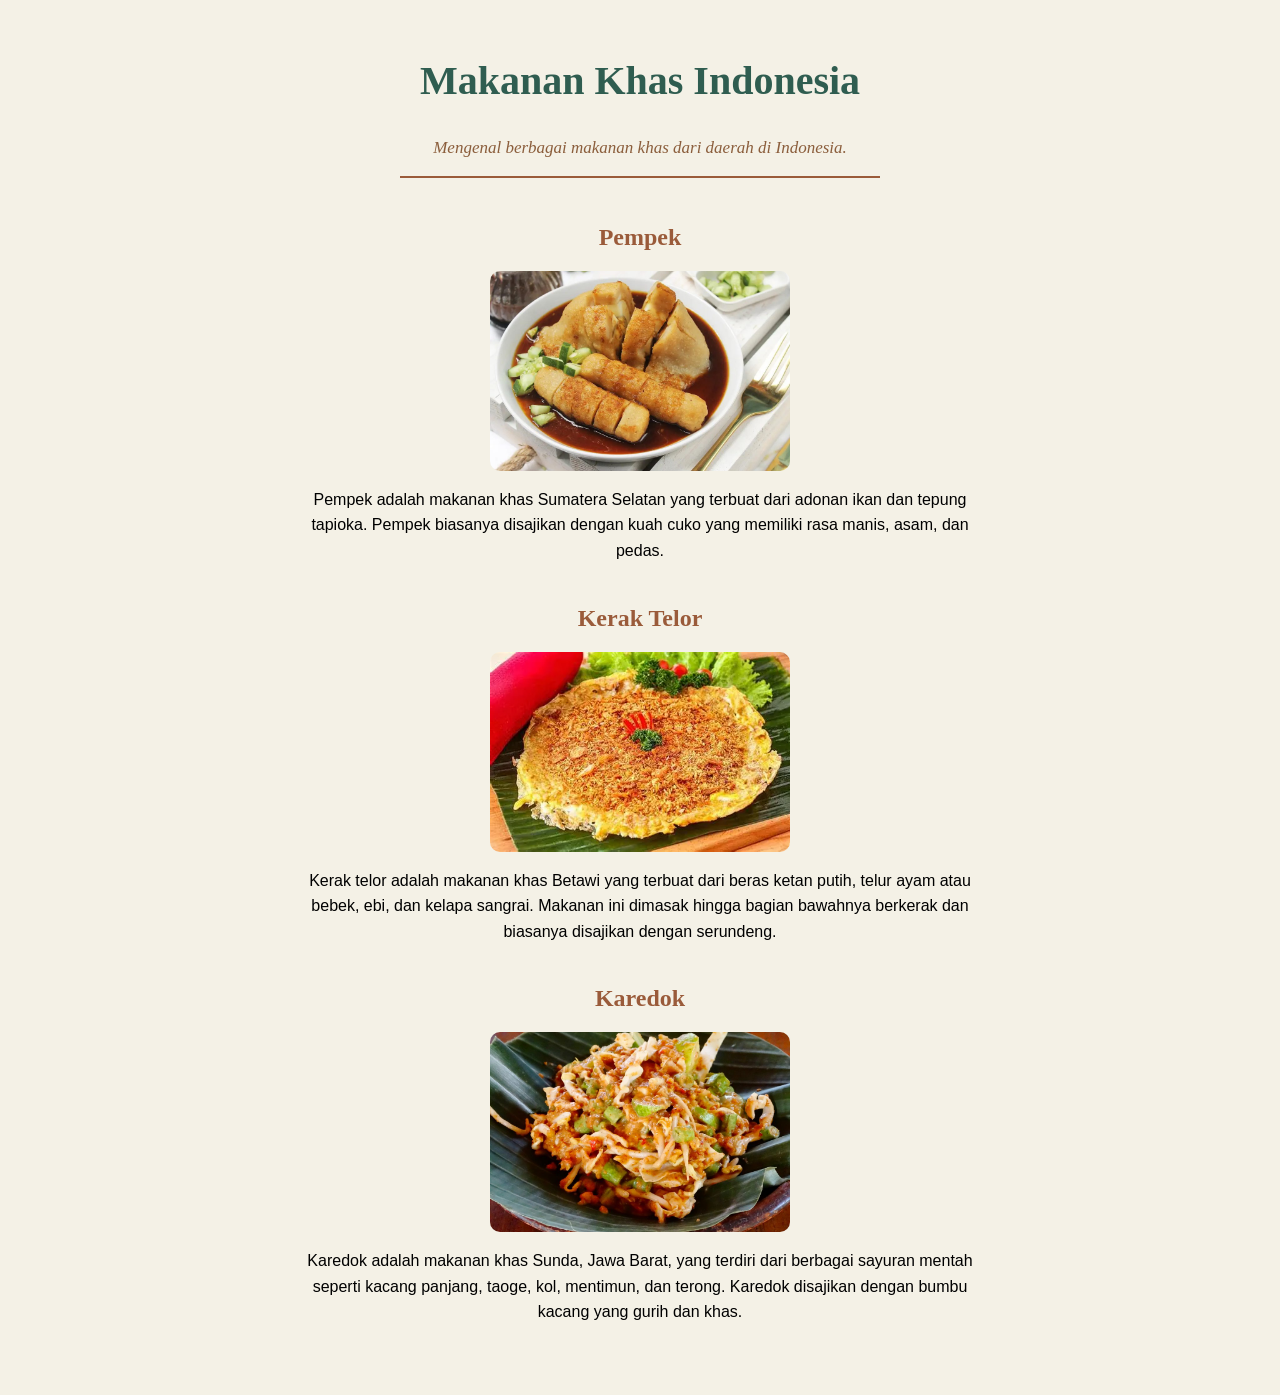
==== index.html @ ec57d9e1 "Membuat halaman makanan khas Indonesia" ====
<!DOCTYPE html>
<html lang="en">
<head>
    <meta charset="UTF-8">
    <meta name="viewport" content="width=device-width, initial-scale=1.0">
    <title>Makanan Khas Indonesia</title>
    <link rel="stylesheet" href="style.css">
</head>
<body>

    <h1>Makanan Khas Indonesia</h1>
    <p class="subtitle">Mengenal berbagai makanan khas dari daerah di Indonesia.</p>

    <h2><a href="https://id.wikipedia.org/wiki/Pempek">Pempek</a></h2>
    <img src="images/Pempek.jpeg" alt="Pempek">
    <p>Pempek adalah makanan khas Sumatera Selatan yang terbuat dari adonan ikan dan tepung tapioka. Pempek biasanya disajikan dengan kuah cuko yang memiliki rasa manis, asam, dan pedas.</p>

    <h2><a href="https://id.wikipedia.org/wiki/Kerak_telor">Kerak Telor</a></h2>
    <img src="images/Kerak-Telor.jpeg" alt="Kerak Telor">
    <p>Kerak telor adalah makanan khas Betawi yang terbuat dari beras ketan putih, telur ayam atau bebek, ebi, dan kelapa sangrai. Makanan ini dimasak hingga bagian bawahnya berkerak dan biasanya disajikan dengan serundeng.</p>

    <h2><a href="https://id.wikipedia.org/wiki/Karedok">Karedok</a></h2>
    <img src="images/Karedok.jpeg" alt="Karedok">
    <p>Karedok adalah makanan khas Sunda, Jawa Barat, yang terdiri dari berbagai sayuran mentah seperti kacang panjang, taoge, kol, mentimun, dan terong. Karedok disajikan dengan bumbu kacang yang gurih dan khas.</p>

</body>
</html>
---- style.css ----
body {
    font-family: Arial, sans-serif;
    background-color: #F4F1E6;
    margin: 0 auto;
    padding: 30px;
}

h1 {
    text-align: center;
    color: #2F5D50;
    font-family:Georgia, 'Times New Roman', Times, serif;
    font-size: 40px;
    margin-bottom: 30px;
}

body > p {
    text-align:center;
    margin-bottom: 40px;
}

h2 {
    text-align: center;
    margin-top: 35px;
}

h2 a {
    color: #9A5B3A;
    font-family:Georgia, serif;
    text-decoration: none;
}

h2 a:hover {
    text-decoration: underline;
}

img {
    display:block;
    width: 300px;
    height: 200px;
    object-fit: cover;
    border-radius: 10px;
    margin: 0 auto;
}

p {
    line-height: 1.6;
    max-width: 700px;
    margin-left: auto;
    margin-right: auto;
}

.subtitle {
    text-align: center;
    font-family: Georgia, serif;
    font-style: italic;
    color: #8B5E3C;
    font-size: 17px;
    margin-top: 5px;
    margin-bottom: 45px;
}

.subtitle::after {
    content: "";
    display: block;
    width: 480px;
    height: 2px;
    background-color: #9A5B3A;
    margin: 15px auto 0;
}
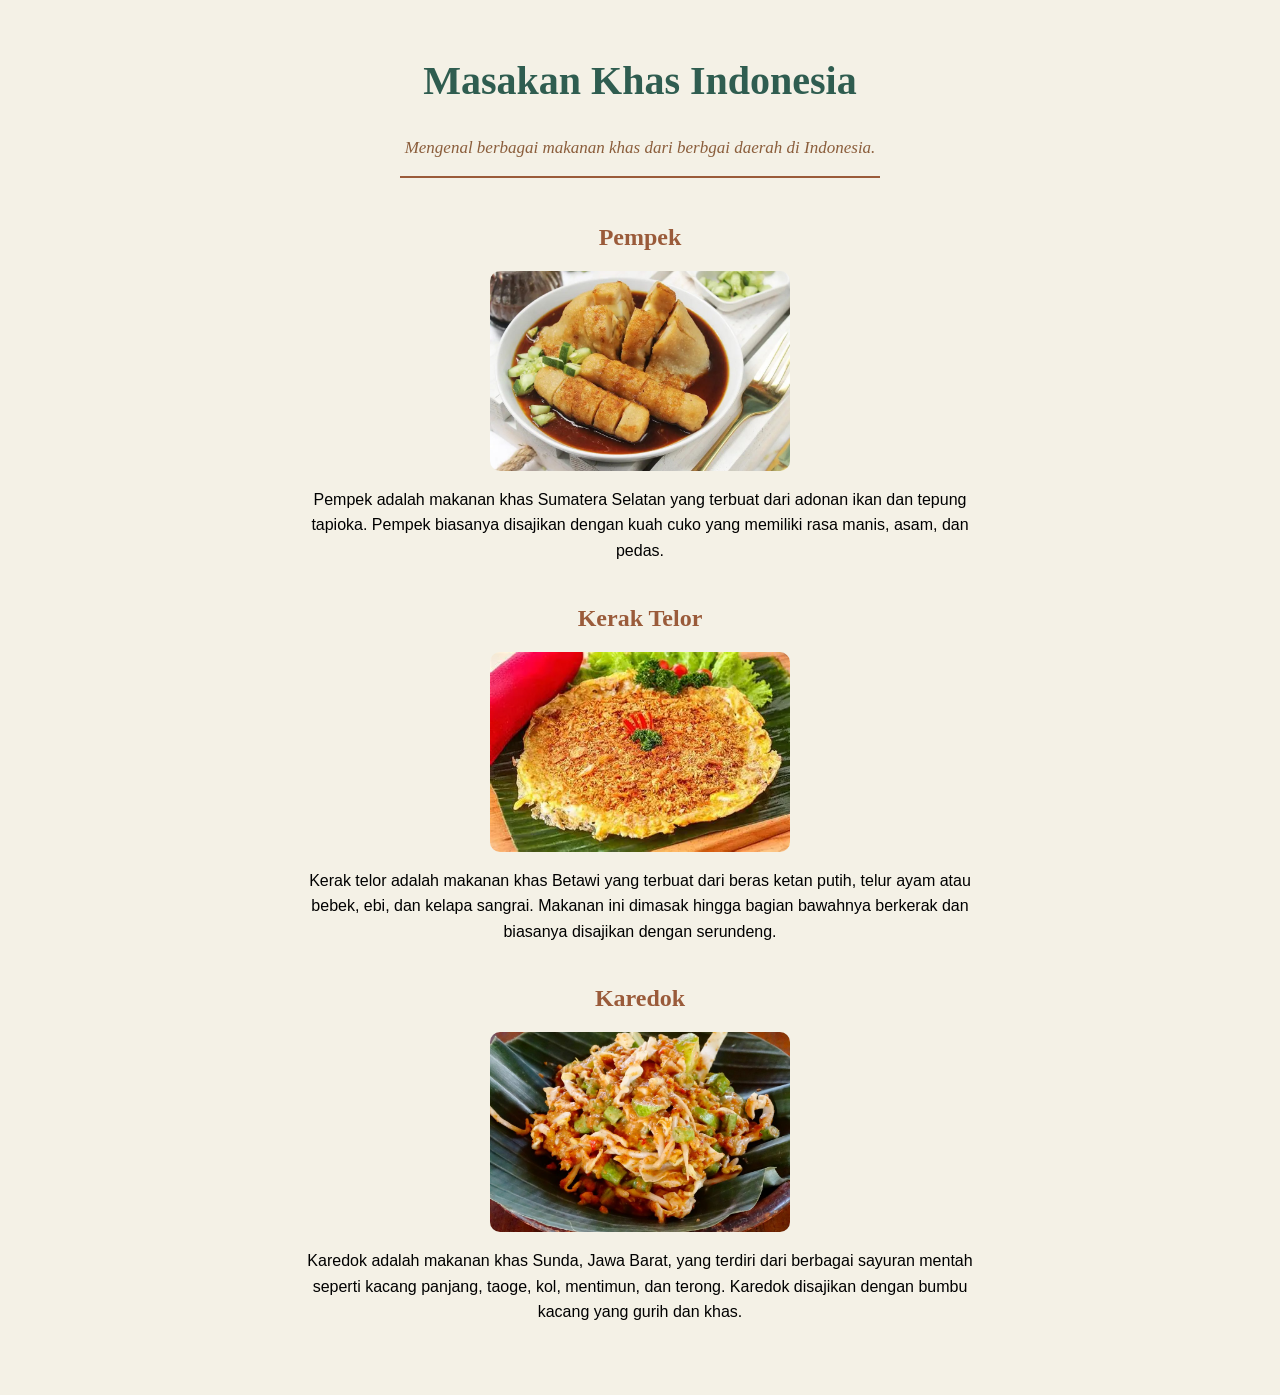
==== commit 47057d93: "Add files via upload" ====
--- a/index.html
+++ b/index.html
@@ -1,27 +1,27 @@
-<!DOCTYPE html>
-<html lang="en">
-<head>
-    <meta charset="UTF-8">
-    <meta name="viewport" content="width=device-width, initial-scale=1.0">
-    <title>Makanan Khas Indonesia</title>
-    <link rel="stylesheet" href="style.css">
-</head>
-<body>
-
-    <h1>Makanan Khas Indonesia</h1>
-    <p class="subtitle">Mengenal berbagai makanan khas dari daerah di Indonesia.</p>
-
-    <h2><a href="https://id.wikipedia.org/wiki/Pempek">Pempek</a></h2>
-    <img src="images/Pempek.jpeg" alt="Pempek">
-    <p>Pempek adalah makanan khas Sumatera Selatan yang terbuat dari adonan ikan dan tepung tapioka. Pempek biasanya disajikan dengan kuah cuko yang memiliki rasa manis, asam, dan pedas.</p>
-
-    <h2><a href="https://id.wikipedia.org/wiki/Kerak_telor">Kerak Telor</a></h2>
-    <img src="images/Kerak-Telor.jpeg" alt="Kerak Telor">
-    <p>Kerak telor adalah makanan khas Betawi yang terbuat dari beras ketan putih, telur ayam atau bebek, ebi, dan kelapa sangrai. Makanan ini dimasak hingga bagian bawahnya berkerak dan biasanya disajikan dengan serundeng.</p>
-
-    <h2><a href="https://id.wikipedia.org/wiki/Karedok">Karedok</a></h2>
-    <img src="images/Karedok.jpeg" alt="Karedok">
-    <p>Karedok adalah makanan khas Sunda, Jawa Barat, yang terdiri dari berbagai sayuran mentah seperti kacang panjang, taoge, kol, mentimun, dan terong. Karedok disajikan dengan bumbu kacang yang gurih dan khas.</p>
-
-</body>
+<!DOCTYPE html>
+<html lang="en">
+<head>
+    <meta charset="UTF-8">
+    <meta name="viewport" content="width=device-width, initial-scale=1.0">
+    <title>Makanan Khas Indonesia</title>
+    <link rel="stylesheet" href="style.css">
+</head>
+<body>
+
+    <h1>Masakan Khas Indonesia</h1>
+    <p class="subtitle">Mengenal berbagai makanan khas dari berbgai daerah di Indonesia.</p>
+
+    <h2><a href="https://id.wikipedia.org/wiki/Pempek">Pempek</a></h2>
+    <img src="images/Pempek.jpeg" alt="Pempek">
+    <p>Pempek adalah makanan khas Sumatera Selatan yang terbuat dari adonan ikan dan tepung tapioka. Pempek biasanya disajikan dengan kuah cuko yang memiliki rasa manis, asam, dan pedas.</p>
+
+    <h2><a href="https://id.wikipedia.org/wiki/Kerak_telor">Kerak Telor</a></h2>
+    <img src="images/Kerak-Telor.jpeg" alt="Kerak Telor">
+    <p>Kerak telor adalah makanan khas Betawi yang terbuat dari beras ketan putih, telur ayam atau bebek, ebi, dan kelapa sangrai. Makanan ini dimasak hingga bagian bawahnya berkerak dan biasanya disajikan dengan serundeng.</p>
+
+    <h2><a href="https://id.wikipedia.org/wiki/Karedok">Karedok</a></h2>
+    <img src="images/Karedok.jpeg" alt="Karedok">
+    <p>Karedok adalah makanan khas Sunda, Jawa Barat, yang terdiri dari berbagai sayuran mentah seperti kacang panjang, taoge, kol, mentimun, dan terong. Karedok disajikan dengan bumbu kacang yang gurih dan khas.</p>
+
+</body>
 </html>
--- a/style.css
+++ b/style.css
@@ -1,69 +1,69 @@
-body {
-    font-family: Arial, sans-serif;
-    background-color: #F4F1E6;
-    margin: 0 auto;
-    padding: 30px;
-}
-
-h1 {
-    text-align: center;
-    color: #2F5D50;
-    font-family:Georgia, 'Times New Roman', Times, serif;
-    font-size: 40px;
-    margin-bottom: 30px;
-}
-
-body > p {
-    text-align:center;
-    margin-bottom: 40px;
-}
-
-h2 {
-    text-align: center;
-    margin-top: 35px;
-}
-
-h2 a {
-    color: #9A5B3A;
-    font-family:Georgia, serif;
-    text-decoration: none;
-}
-
-h2 a:hover {
-    text-decoration: underline;
-}
-
-img {
-    display:block;
-    width: 300px;
-    height: 200px;
-    object-fit: cover;
-    border-radius: 10px;
-    margin: 0 auto;
-}
-
-p {
-    line-height: 1.6;
-    max-width: 700px;
-    margin-left: auto;
-    margin-right: auto;
-}
-
-.subtitle {
-    text-align: center;
-    font-family: Georgia, serif;
-    font-style: italic;
-    color: #8B5E3C;
-    font-size: 17px;
-    margin-top: 5px;
-    margin-bottom: 45px;
-}
-
-.subtitle::after {
-    content: "";
-    display: block;
-    width: 480px;
-    height: 2px;
-    background-color: #9A5B3A;
-    margin: 15px auto 0;
+body {
+    font-family: Arial, sans-serif;
+    background-color: #F4F1E6;
+    margin: 0 auto;
+    padding: 30px;
+}
+
+h1 {
+    text-align: center;
+    color: #2F5D50;
+    font-family:Georgia, 'Times New Roman', Times, serif;
+    font-size: 40px;
+    margin-bottom: 30px;
+}
+
+body > p {
+    text-align:center;
+    margin-bottom: 40px;
+}
+
+h2 {
+    text-align: center;
+    margin-top: 35px;
+}
+
+h2 a {
+    color: #9A5B3A;
+    font-family:Georgia, serif;
+    text-decoration: none;
+}
+
+h2 a:hover {
+    text-decoration: underline;
+}
+
+img {
+    display:block;
+    width: 300px;
+    height: 200px;
+    object-fit: cover;
+    border-radius: 10px;
+    margin: 0 auto;
+}
+
+p {
+    line-height: 1.6;
+    max-width: 700px;
+    margin-left: auto;
+    margin-right: auto;
+}
+
+.subtitle {
+    text-align: center;
+    font-family: Georgia, serif;
+    font-style: italic;
+    color: #8B5E3C;
+    font-size: 17px;
+    margin-top: 5px;
+    margin-bottom: 45px;
+}
+
+.subtitle::after {
+    content: "";
+    display: block;
+    width: 480px;
+    height: 2px;
+    background-color: #9A5B3A;
+    margin: 15px auto 0;
 }
